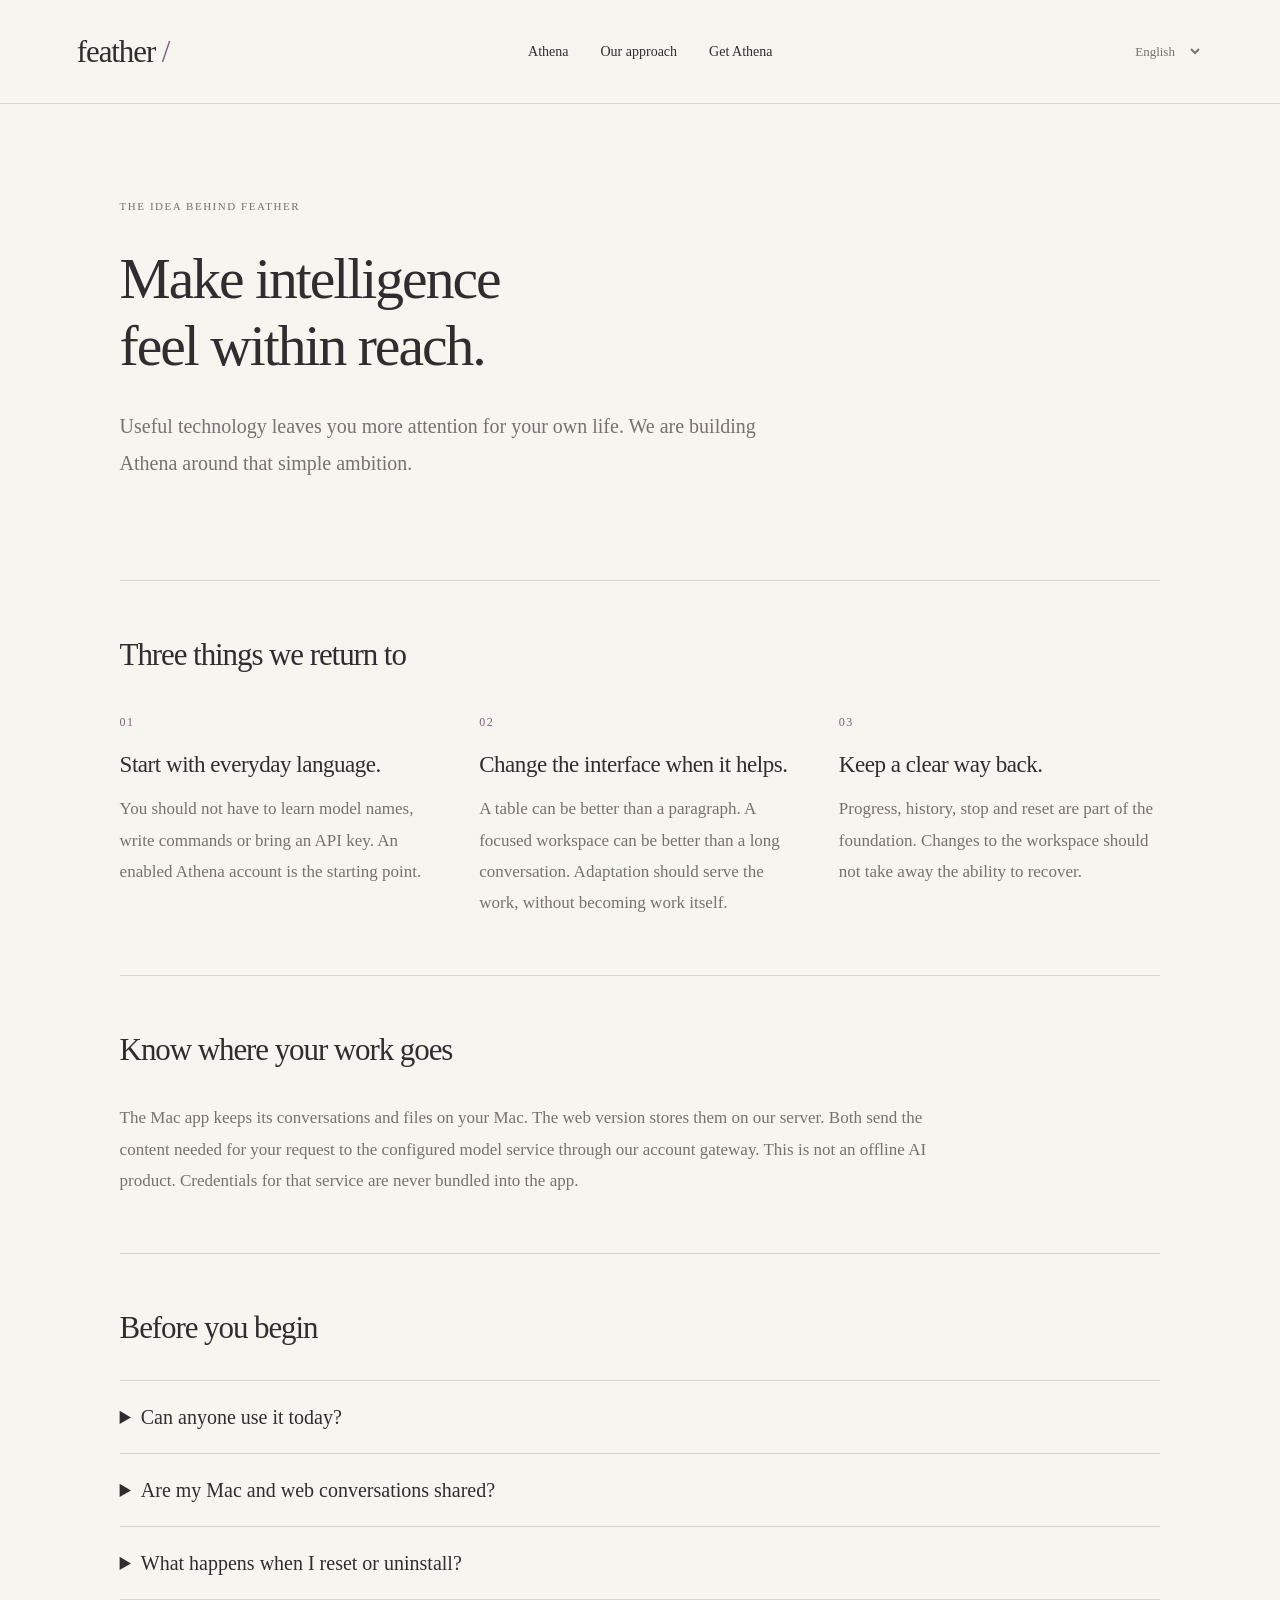
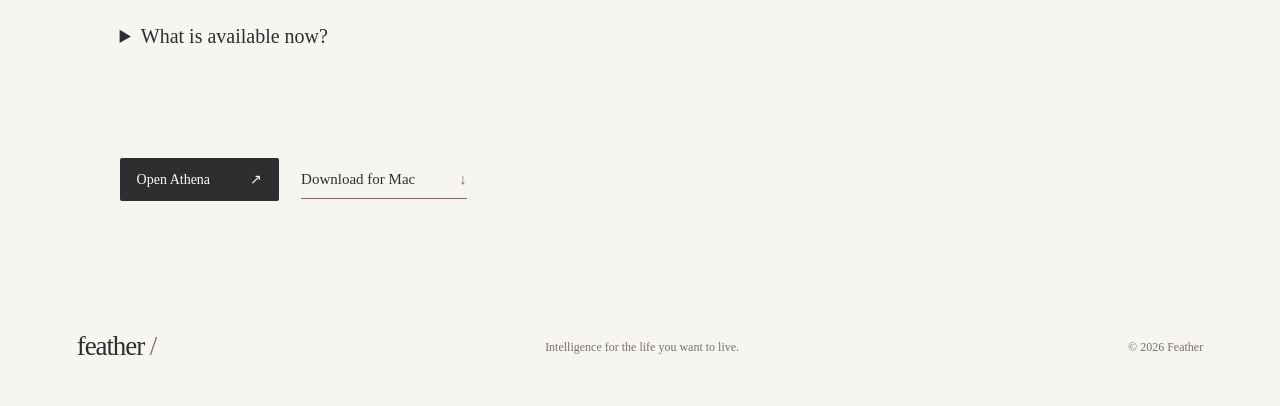
==== about/index.html @ 5eb5d992 "Publish Athena product pages and verified Mac preview on Tencent Cloud" ====
<!doctype html><html lang="en"><head><meta charset="utf-8"><meta name="viewport" content="width=device-width, initial-scale=1"><meta name="color-scheme" content="light"><title>Feather — Our approach</title><meta name="description" content="Useful technology leaves you more attention for your own life. We are building Athena around that simple ambition."><link rel="canonical" href="https://featherhk.com/about/"><link rel="icon" href="/assets/favicon.svg"><link rel="stylesheet" href="/css/style.css"><link rel="stylesheet" href="/css/pages.css"><script defer src="/js/pages-locales.js"></script><script defer src="/js/pages.js"></script></head><body data-page="a"><a class="skip" href="#main" data-i18n="skip">Skip to content</a><header class="masthead"><a class="feather" href="/" aria-label="Feather home">feather<span aria-hidden="true"> /</span></a><nav aria-label="Main navigation"><a href="/athena/" data-i18n="product">Athena</a><a href="/about/" data-i18n="approach">Our approach</a><a href="https://app.athena.featherhk.com" data-i18n="availability">Get Athena</a></nav><label class="language"><span class="sr-only" data-i18n="language">Language</span><select id="language" aria-label="Language"><option value="en">English</option><option value="ja">日本語</option><option value="zh-Hans">简体中文</option><option value="zh-Hant">繁體中文</option></select></label></header><main id="main" class="editorial-page"><section class="page-lead"><span class="eyebrow" data-i18n="aEye">The idea behind Feather</span><h1 data-i18n="aHeadline">Make intelligence<br>feel within reach.</h1><p class="page-intro" data-i18n="aIntro">Useful technology leaves you more attention for your own life. We are building Athena around that simple ambition.</p></section><section class="page-section"><h2 data-i18n="principles">Three things we return to</h2><div class="principle-grid"><article><span class="chapter-number">01</span><h3 data-i18n="aOne">Start with everyday language.</h3><p data-i18n="aOneBody">You should not have to learn model names, write commands or bring an API key. An enabled Athena account is the starting point.</p></article><article><span class="chapter-number">02</span><h3 data-i18n="aTwo">Change the interface when it helps.</h3><p data-i18n="aTwoBody">A table can be better than a paragraph. A focused workspace can be better than a long conversation. Adaptation should serve the work, without becoming work itself.</p></article><article><span class="chapter-number">03</span><h3 data-i18n="aThree">Keep a clear way back.</h3><p data-i18n="aThreeBody">Progress, history, stop and reset are part of the foundation. Changes to the workspace should not take away the ability to recover.</p></article></div></section><section class="page-section data-note"><h2 data-i18n="data">Know where your work goes</h2><p data-i18n="dataBody">The Mac app keeps its conversations and files on your Mac. The web version stores them on our server. Both send the content needed for your request to the configured model service through our account gateway. This is not an offline AI product. Credentials for that service are never bundled into the app.</p></section><section class="page-section faq"><h2 data-i18n="faq">Before you begin</h2><details><summary data-i18n="qOne">Can anyone use it today?</summary><p data-i18n="ansOne">You can create an account, but access currently requires operator enablement and a positive balance. New accounts have neither. Payments and recharge are not available.</p></details><details><summary data-i18n="qTwo">Are my Mac and web conversations shared?</summary><p data-i18n="ansTwo">Not yet. They use the same account service, but their conversation and file stores are separate.</p></details><details><summary data-i18n="qThree">What happens when I reset or uninstall?</summary><p data-i18n="ansThree">Reset disables custom workspace extensions and preserves chats and files. Removing the Mac app also leaves its data in your Library; deleting that data is a separate action.</p></details><details><summary data-i18n="qFour">What is available now?</summary><p data-i18n="ansFour">An authenticated web preview and an Apple Silicon Mac test build. The Mac build has not been notarized by Apple. Voice calling, complete computer control, Windows, iOS and Android are not ready for release.</p></details></section><div class="page-actions"><a class="solid-link" href="https://chat.athena.featherhk.com"><span data-i18n="open">Open Athena</span><span aria-hidden="true">↗</span></a><a class="text-link" href="https://app.athena.featherhk.com"><span data-i18n="get">Download for Mac</span><span aria-hidden="true">↓</span></a></div></main><footer><a class="feather" href="/">feather<span aria-hidden="true"> /</span></a><p data-i18n="footer">Intelligence for the life you want to live.</p><span>© 2026 Feather</span></footer></body></html>
---- css/style.css ----
:root{--paper:#f7f5f0;--surface:#fbfaf7;--ink:#302d30;--muted:#77716f;--accent:#7d627d;--line:#d8d2cb;--reading:Iowan Old Style,Palatino Linotype,Book Antiqua,Palatino,Georgia,Songti SC,Songti TC,Noto Serif CJK SC,Yu Mincho,serif;font-family:var(--reading);color:var(--ink);background:var(--paper);font-synthesis:none;scroll-behavior:smooth;scroll-padding-top:35px}
*{box-sizing:border-box}
body{margin:0}
a{color:inherit;text-decoration:none}
a:hover{color:var(--accent)}
button,select{font:inherit}
a:focus-visible,select:focus-visible{outline:2px solid var(--accent);outline-offset:6px}
::selection{background:#dfd5df}
.sr-only{position:absolute;width:1px;height:1px;overflow:hidden;clip:rect(0,0,0,0)}
.skip{position:absolute;inset:8px auto auto 12px;transform:translateY(-150%);background:var(--surface);padding:10px;z-index:10}
.skip:focus{transform:none}
.masthead{max-width:1440px;margin:auto;min-height:104px;padding:0 6%;display:flex;align-items:center;gap:36px;border-bottom:1px solid var(--line)}
.feather{font-size:31px;letter-spacing:-1.1px}
.feather span{color:var(--accent);font-weight:400}
.masthead nav{display:flex;gap:32px;margin:auto;font-size:14px}
.language{display:flex;align-items:center}
.language select{border:0;background:transparent;color:var(--muted);max-width:118px;font-size:13px;cursor:pointer;padding:8px 0}
.hero{max-width:1440px;min-height:720px;margin:auto;display:grid;grid-template-columns:1.1fr .9fr;position:relative;padding:76px 6% 80px;align-items:center}
.eyebrow{font-size:11px;letter-spacing:.14em;text-transform:uppercase;color:var(--muted);line-height:1.8}
.eyebrow>span:first-child{margin-right:12px;color:var(--accent)}
h1{font-size:clamp(80px,8.4vw,128px);letter-spacing:-.065em;font-weight:400;line-height:1;margin:28px 0 16px}
h1>span{color:var(--accent)}
.hero-title{font-size:clamp(30px,3.1vw,45px);line-height:1.2;letter-spacing:-.025em;margin:0 0 25px;max-width:510px}
.intro{font-size:17px;line-height:1.7;max-width:390px;margin:0 0 29px;color:var(--muted)}
.text-link{display:inline-flex;gap:44px;padding:10px 0;border-bottom:1px solid var(--accent);font-size:15px;align-items:center}
.text-link>span:last-child{color:var(--accent);font-family:serif}
.hero-art{margin:-10px 0 0 35px;position:relative}
.athena-seal{width:100%;max-height:505px;display:block;overflow:visible}
.axis{stroke:#ded8d0;stroke-width:.6;stroke-dasharray:2 8}
.orbit{stroke:#c9bbcd;stroke-width:.7}
.orbit-b{stroke:#cfc5bc;stroke-width:.6;stroke-dasharray:1 7}
.orbit-c{stroke:#947c96;stroke-width:1}
.point{fill:#a28ba3}
.owl{stroke:#78607c;stroke-width:.44;stroke-linecap:round;stroke-linejoin:round}
.eye{fill:#78607c;stroke:none}
.base{stroke:#a18e9f;stroke-width:1}
figcaption{font-size:9px;letter-spacing:.22em;text-align:center;color:#8c7e8c;margin-top:5px}
.hero-note{position:absolute;bottom:31px;left:6%;display:flex;gap:10px;align-items:center;font-size:12px;color:var(--muted)}
.status-dot{width:5px;height:5px;border:1px solid var(--accent);border-radius:50%}
.hero-index{position:absolute;right:6%;bottom:32px;font-size:9px;letter-spacing:.18em;color:var(--muted)}
.product-section{max-width:1440px;margin:auto;border-top:1px solid var(--line);padding:110px 9%;display:grid;grid-template-columns:.9fr 1.1fr;gap:12%;align-items:center;background:var(--surface)}
h2{font-size:clamp(33px,3.2vw,47px);line-height:1.18;font-weight:400;letter-spacing:-.035em;margin:23px 0 25px}
.section-heading>p{font-size:17px;line-height:1.8;color:var(--muted);max-width:390px;margin:0}
.conversation-preview{background:var(--paper);border:1px solid var(--line);padding:25px 30px 20px;max-width:485px;border-radius:3px;position:relative}
.preview-top{display:flex;justify-content:space-between;font-size:10px;letter-spacing:.2em;color:var(--muted);margin-bottom:42px}
.preview-greeting{font-size:23px;line-height:1.5;max-width:280px}
.preview-user{font-size:14px;line-height:1.6;padding:12px 15px;background:#eae5e9;border-radius:3px;margin:26px 0 20px 25%;}
.preview-reply{display:flex;gap:12px;font-size:15px;line-height:1.7}
.preview-reply p{margin:0;max-width:340px}
.small-owl{color:var(--accent)}
.preview-file{display:flex;align-items:center;gap:12px;margin:18px 0 34px 27px;font-size:12px;color:var(--muted)}
.file-rule{flex:1;border-top:1px solid var(--line);max-width:60px}
.preview-file>span:last-child{font-size:9px;letter-spacing:.1em}
.preview-composer{border:1px solid var(--line);background:var(--surface);padding:13px 14px;color:#948b90;display:flex;justify-content:space-between;align-items:center;border-radius:3px;font-size:13px}
.preview-composer>span:last-child{padding:3px 8px;background:#e9e2ea;color:var(--accent);border-radius:2px}
.illustration-label{display:block;text-align:right;margin-top:9px;font-size:9px;letter-spacing:.04em;color:var(--muted)}
.approach-section{max-width:1440px;margin:auto;padding:105px 9%;display:grid;grid-template-columns:.9fr 1.1fr;gap:12%;border-top:1px solid var(--line)}
.principles article{display:flex;gap:24px;padding:0 0 29px;margin-bottom:28px;border-bottom:1px solid var(--line)}
.principles article:last-child{margin-bottom:0}
.number{font-size:14px;color:var(--accent);padding-top:6px;width:18px;flex-shrink:0}
h3{font-size:25px;font-weight:400;margin:0 0 10px;letter-spacing:-.02em}
.principles p{font-size:15px;line-height:1.75;color:var(--muted);margin:0;max-width:385px}
.release-section{max-width:1440px;margin:auto;padding:78px 9% 80px;border-top:1px solid var(--line);border-bottom:1px solid var(--line);display:grid;grid-template-columns:1fr 1fr;gap:10%;background:#eeeaee}
.release-detail{align-self:center}
.release-detail>p:first-child{font-size:18px;line-height:1.75;margin:0 0 22px;max-width:410px}
.release-footnote{font-size:12px;color:var(--muted);line-height:1.7;margin:20px 0 0}
.solid-link{display:inline-flex;align-items:center;gap:40px;background:var(--ink);color:var(--surface);padding:13px 17px;margin:0 22px 12px 0;font-size:14px;border-radius:2px}
.solid-link:hover{background:var(--accent);color:white}
[hidden]{display:none!important}
footer{max-width:1440px;margin:auto;display:flex;justify-content:space-between;align-items:center;padding:38px 6% 44px;gap:24px}
footer .feather{font-size:27px}
footer p,footer>span{font-size:12px;color:var(--muted);line-height:1.7}
footer p{margin:auto}
.noscript{text-align:center;padding:12px;font-size:13px;color:var(--muted)}
html[lang^="zh"] h1,html[lang="ja"] h1{letter-spacing:-.065em}
html[lang^="zh"] .hero-title,html[lang^="zh"] h2,html[lang="ja"] .hero-title,html[lang="ja"] h2{letter-spacing:.035em;line-height:1.45}
html[lang^="zh"] .intro,html[lang^="zh"] .section-heading>p,html[lang="ja"] .intro,html[lang="ja"] .section-heading>p{line-height:1.95}
html[lang^="zh"] .eyebrow,html[lang="ja"] .eyebrow{letter-spacing:.16em}
@media(min-width:1600px){.hero{min-height:760px}
}
@media(max-width:850px){.masthead{min-height:84px;padding:0 6%;gap:20px}
.masthead nav{gap:18px;font-size:13px}
.hero{min-height:630px;padding-top:54px}
.hero-art{margin-left:0}
.hero-title{font-size:32px}
.intro{font-size:16px;max-width:320px}
.product-section,.approach-section{gap:7%;padding:80px 6%}
.conversation-preview{padding:22px}
.release-section{padding:65px 6%;gap:7%}
h2{font-size:34px}
footer{padding-top:30px}
}
@media(max-width:620px){.masthead{min-height:76px;flex-wrap:wrap;gap:10px}
.feather{font-size:27px}
.masthead nav{display:none}
.language{margin-left:auto}
.hero{grid-template-columns:1fr;min-height:auto;padding:53px 7% 56px;overflow:hidden}
.hero-copy{position:relative;z-index:1}
.eyebrow{font-size:10px}
h1{font-size:89px;margin:28px 0 19px}
.hero-title{font-size:33px;line-height:1.25;max-width:340px}
.intro{max-width:300px;font-size:16px;margin-bottom:24px}
.hero-art{position:absolute;right:-42px;top:78px;width:230px;opacity:.18;pointer-events:none}
.hero-art figcaption{display:none}
.hero-note{position:relative;left:auto;bottom:auto;margin-top:50px;font-size:11px}
.hero-index{display:none}
.product-section,.approach-section,.release-section{grid-template-columns:1fr;padding:58px 7%;gap:38px}
h2{font-size:34px;margin-top:18px}
.section-heading>p{font-size:16px;max-width:360px}
.conversation-preview{max-width:none;padding:24px}
.preview-top{margin-bottom:32px}
.preview-greeting{font-size:22px}
.preview-user{margin-left:12%;}
.principles article{gap:18px;padding-bottom:26px;margin-bottom:25px}
h3{font-size:25px}
.principles p{font-size:16px}
.approach-section{gap:12px}
.release-section{gap:8px}
.release-detail>p:first-child{font-size:17px}
.release-footnote{font-size:12px}
footer{padding:30px 7%;flex-wrap:wrap;gap:16px}
footer p{margin:0;order:2;flex-basis:100%}
footer>span{margin-left:auto;font-size:11px}
}
@media(prefers-reduced-motion:reduce){:root{scroll-behavior:auto}
}
@media(max-width:620px){.masthead{padding-top:16px;padding-bottom:14px}.masthead nav{display:flex;order:3;flex-basis:100%;justify-content:space-between;padding-top:12px;font-size:12px;gap:12px}.masthead .language{order:2}}
---- css/pages.css ----
.editorial-page{max-width:1220px;margin:auto;padding:0 7% 80px}.page-lead{padding:92px 0 78px;max-width:900px}.page-lead h1{font-size:clamp(40px,4.5vw,67px);line-height:1.17;letter-spacing:-.035em;margin:28px 0}.page-intro{max-width:680px;font-size:20px;line-height:1.85;color:var(--muted)}.page-actions{margin-top:30px}.page-section{border-top:1px solid var(--line);padding:56px 0}.page-section h2{font-size:31px;margin:0 0 34px}.chapter-list article{display:grid;grid-template-columns:42px 1fr .7fr;gap:26px;padding:36px 0;border-top:1px solid var(--line)}.chapter-list article:first-child{border:0;padding-top:12px}.chapter-number{color:var(--accent);font-size:12px;letter-spacing:.12em;display:block;padding-top:8px}.chapter-list p,.place-grid p,.principle-grid p,.page-note p,.data-note p,.faq p{font-size:17px;color:var(--muted);line-height:1.85;margin:0}.chapter-list blockquote{font-size:20px;line-height:1.7;color:var(--accent);margin:8px 0 0 20px;align-self:center}.place-grid{display:grid;grid-template-columns:1fr 1fr;gap:70px}.page-note{background:#eee9ed;padding:35px 40px;border-left:2px solid #a993ab}.page-note h3{font-size:23px}.principle-grid{display:grid;grid-template-columns:repeat(3,1fr);gap:38px}.principle-grid h3{font-size:23px;margin:22px 0 15px}.data-note p{max-width:850px}.faq details{border-top:1px solid var(--line);padding:20px 0}.faq summary{cursor:pointer;font-size:20px;line-height:1.6}.faq details p{padding:16px 30px 0;max-width:880px}.faq summary:focus-visible{outline:2px solid var(--accent);outline-offset:6px}.masthead a[aria-current=page]{color:var(--accent);text-decoration:underline;text-underline-offset:6px}html[lang^=zh] .page-lead h1,html[lang=ja] .page-lead h1{letter-spacing:.02em;line-height:1.45}@media(max-width:800px){.chapter-list article{grid-template-columns:28px 1fr}.chapter-list blockquote{grid-column:2;margin:0}.principle-grid{grid-template-columns:1fr;gap:32px}.place-grid{gap:32px}.page-lead{padding:64px 0 48px}}@media(max-width:620px){.editorial-page{padding:0 7% 50px}.page-lead h1{font-size:36px}.page-intro{font-size:18px}.place-grid{grid-template-columns:1fr}.page-section{padding:38px 0}.page-section h2{font-size:28px}.page-note{padding:26px}.chapter-list article{gap:15px}.chapter-list h3{font-size:23px}.chapter-list blockquote{font-size:18px}.page-actions{display:flex;flex-direction:column;align-items:flex-start}}
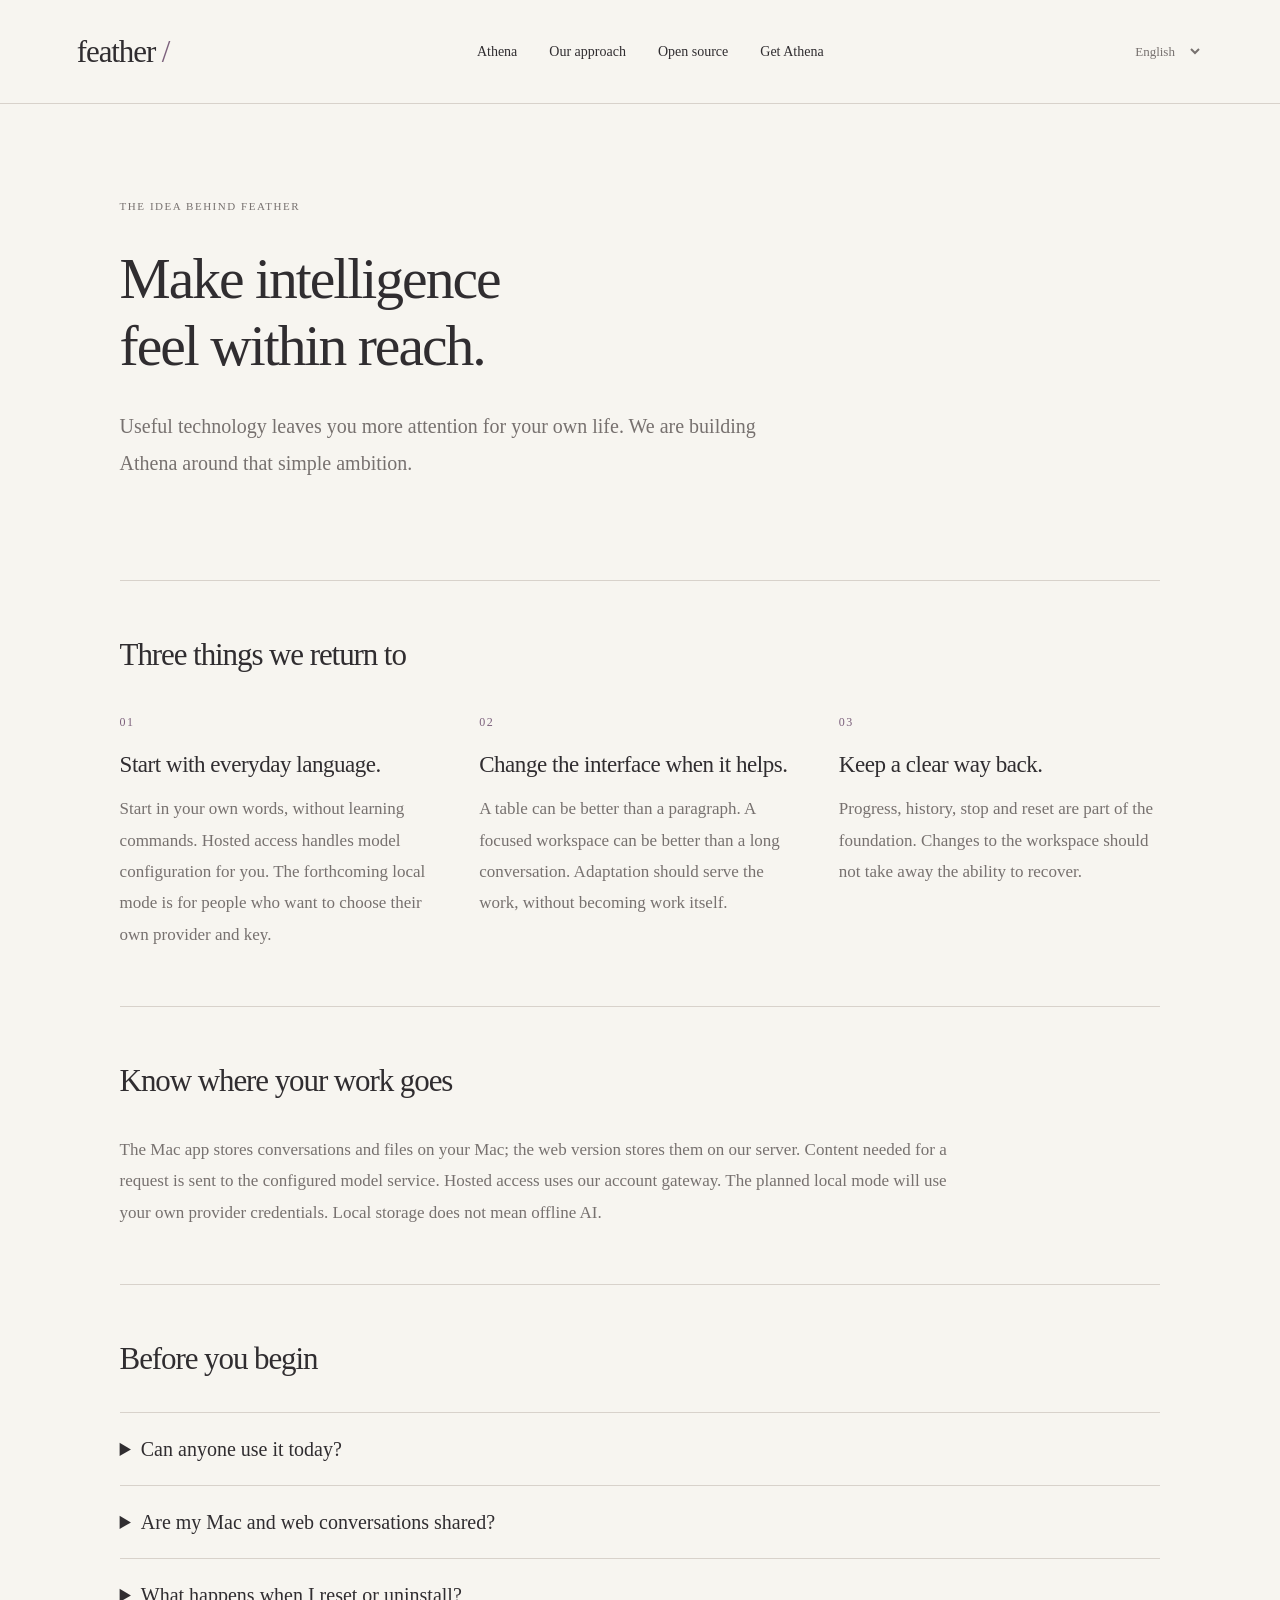
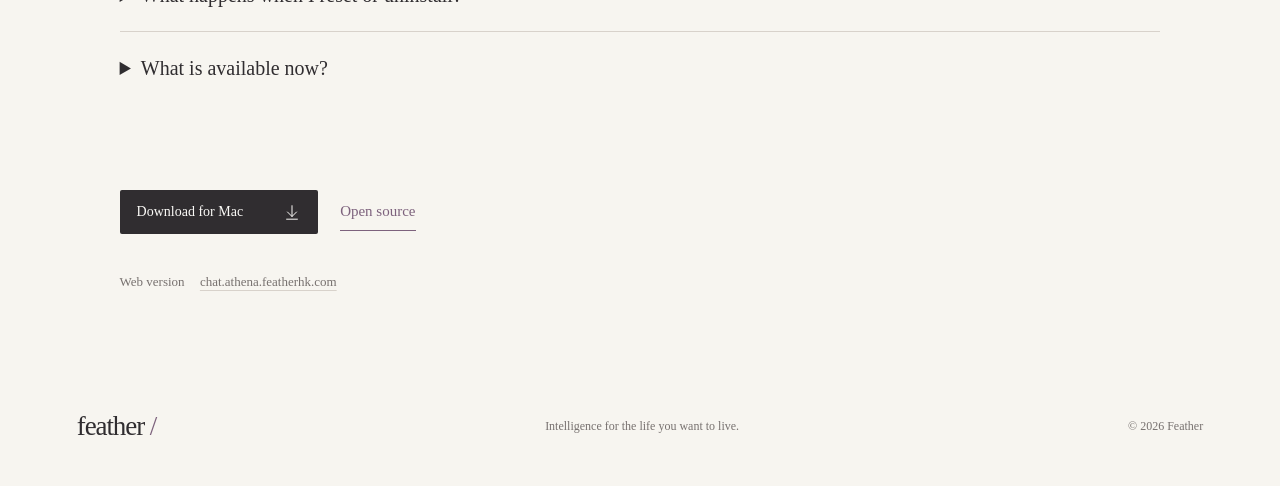
==== commit d8e88473: "Refocus website on Mac and document open-source release plans" ====
--- a/about/index.html
+++ b/about/index.html
@@ -1 +1 @@
-<!doctype html><html lang="en"><head><meta charset="utf-8"><meta name="viewport" content="width=device-width, initial-scale=1"><meta name="color-scheme" content="light"><title>Feather — Our approach</title><meta name="description" content="Useful technology leaves you more attention for your own life. We are building Athena around that simple ambition."><link rel="canonical" href="https://featherhk.com/about/"><link rel="icon" href="/assets/favicon.svg"><link rel="stylesheet" href="/css/style.css"><link rel="stylesheet" href="/css/pages.css"><script defer src="/js/pages-locales.js"></script><script defer src="/js/pages.js"></script></head><body data-page="a"><a class="skip" href="#main" data-i18n="skip">Skip to content</a><header class="masthead"><a class="feather" href="/" aria-label="Feather home">feather<span aria-hidden="true"> /</span></a><nav aria-label="Main navigation"><a href="/athena/" data-i18n="product">Athena</a><a href="/about/" data-i18n="approach">Our approach</a><a href="https://app.athena.featherhk.com" data-i18n="availability">Get Athena</a></nav><label class="language"><span class="sr-only" data-i18n="language">Language</span><select id="language" aria-label="Language"><option value="en">English</option><option value="ja">日本語</option><option value="zh-Hans">简体中文</option><option value="zh-Hant">繁體中文</option></select></label></header><main id="main" class="editorial-page"><section class="page-lead"><span class="eyebrow" data-i18n="aEye">The idea behind Feather</span><h1 data-i18n="aHeadline">Make intelligence<br>feel within reach.</h1><p class="page-intro" data-i18n="aIntro">Useful technology leaves you more attention for your own life. We are building Athena around that simple ambition.</p></section><section class="page-section"><h2 data-i18n="principles">Three things we return to</h2><div class="principle-grid"><article><span class="chapter-number">01</span><h3 data-i18n="aOne">Start with everyday language.</h3><p data-i18n="aOneBody">You should not have to learn model names, write commands or bring an API key. An enabled Athena account is the starting point.</p></article><article><span class="chapter-number">02</span><h3 data-i18n="aTwo">Change the interface when it helps.</h3><p data-i18n="aTwoBody">A table can be better than a paragraph. A focused workspace can be better than a long conversation. Adaptation should serve the work, without becoming work itself.</p></article><article><span class="chapter-number">03</span><h3 data-i18n="aThree">Keep a clear way back.</h3><p data-i18n="aThreeBody">Progress, history, stop and reset are part of the foundation. Changes to the workspace should not take away the ability to recover.</p></article></div></section><section class="page-section data-note"><h2 data-i18n="data">Know where your work goes</h2><p data-i18n="dataBody">The Mac app keeps its conversations and files on your Mac. The web version stores them on our server. Both send the content needed for your request to the configured model service through our account gateway. This is not an offline AI product. Credentials for that service are never bundled into the app.</p></section><section class="page-section faq"><h2 data-i18n="faq">Before you begin</h2><details><summary data-i18n="qOne">Can anyone use it today?</summary><p data-i18n="ansOne">You can create an account, but access currently requires operator enablement and a positive balance. New accounts have neither. Payments and recharge are not available.</p></details><details><summary data-i18n="qTwo">Are my Mac and web conversations shared?</summary><p data-i18n="ansTwo">Not yet. They use the same account service, but their conversation and file stores are separate.</p></details><details><summary data-i18n="qThree">What happens when I reset or uninstall?</summary><p data-i18n="ansThree">Reset disables custom workspace extensions and preserves chats and files. Removing the Mac app also leaves its data in your Library; deleting that data is a separate action.</p></details><details><summary data-i18n="qFour">What is available now?</summary><p data-i18n="ansFour">An authenticated web preview and an Apple Silicon Mac test build. The Mac build has not been notarized by Apple. Voice calling, complete computer control, Windows, iOS and Android are not ready for release.</p></details></section><div class="page-actions"><a class="solid-link" href="https://chat.athena.featherhk.com"><span data-i18n="open">Open Athena</span><span aria-hidden="true">↗</span></a><a class="text-link" href="https://app.athena.featherhk.com"><span data-i18n="get">Download for Mac</span><span aria-hidden="true">↓</span></a></div></main><footer><a class="feather" href="/">feather<span aria-hidden="true"> /</span></a><p data-i18n="footer">Intelligence for the life you want to live.</p><span>© 2026 Feather</span></footer></body></html>
+<!doctype html><html lang="en"><head><meta charset="utf-8"><meta name="viewport" content="width=device-width, initial-scale=1"><meta name="color-scheme" content="light"><title>Feather — Our approach</title><meta name="description" content="Useful technology leaves you more attention for your own life. We are building Athena around that simple ambition."><link rel="canonical" href="https://featherhk.com/about/"><link rel="icon" href="/assets/favicon.svg"><link rel="stylesheet" href="/css/style.css"><link rel="stylesheet" href="/css/pages.css"><script defer src="/js/pages-locales.js"></script><script defer src="/js/pages.js"></script></head><body data-page="a"><a class="skip" href="#main" data-i18n="skip">Skip to content</a><header class="masthead"><a class="feather" href="/" aria-label="Feather home">feather<span aria-hidden="true"> /</span></a><nav aria-label="Main navigation" data-label="nav"><a href="/athena/" data-i18n="product">Athena</a><a href="/about/" data-i18n="approach">Our approach</a><a href="/open-source/" data-i18n="openSource">Open source</a><a href="https://app.athena.featherhk.com" data-i18n="availability">Get Athena</a></nav><label class="language"><span class="sr-only" data-i18n="language">Language</span><select id="language" aria-label="Language"><option value="en">English</option><option value="ja">日本語</option><option value="zh-Hans">简体中文</option><option value="zh-Hant">繁體中文</option></select></label></header><main id="main" class="editorial-page"><section class="page-lead"><span class="eyebrow" data-i18n="aEye">The idea behind Feather</span><h1 data-i18n="aHeadline">Make intelligence<br>feel within reach.</h1><p class="page-intro" data-i18n="aIntro">Useful technology leaves you more attention for your own life. We are building Athena around that simple ambition.</p></section><section class="page-section"><h2 data-i18n="principles">Three things we return to</h2><div class="principle-grid"><article><span class="chapter-number">01</span><h3 data-i18n="aOne">Start with everyday language.</h3><p data-i18n="aOneBody">Start in your own words, without learning commands. Hosted access handles model configuration for you. The forthcoming local mode is for people who want to choose their own provider and key.</p></article><article><span class="chapter-number">02</span><h3 data-i18n="aTwo">Change the interface when it helps.</h3><p data-i18n="aTwoBody">A table can be better than a paragraph. A focused workspace can be better than a long conversation. Adaptation should serve the work, without becoming work itself.</p></article><article><span class="chapter-number">03</span><h3 data-i18n="aThree">Keep a clear way back.</h3><p data-i18n="aThreeBody">Progress, history, stop and reset are part of the foundation. Changes to the workspace should not take away the ability to recover.</p></article></div></section><section class="page-section data-note"><h2 data-i18n="data">Know where your work goes</h2><p data-i18n="dataBody">The Mac app stores conversations and files on your Mac; the web version stores them on our server. Content needed for a request is sent to the configured model service. Hosted access uses our account gateway. The planned local mode will use your own provider credentials. Local storage does not mean offline AI.</p></section><section class="page-section faq"><h2 data-i18n="faq">Before you begin</h2><details><summary data-i18n="qOne">Can anyone use it today?</summary><p data-i18n="ansOne">Hosted access is currently limited to enabled accounts with credit. The open-source release and local bring-your-own-key setup are in preparation; they are not yet a published download.</p></details><details><summary data-i18n="qTwo">Are my Mac and web conversations shared?</summary><p data-i18n="ansTwo">Not yet. They use the same account service, but their conversation and file stores are separate.</p></details><details><summary data-i18n="qThree">What happens when I reset or uninstall?</summary><p data-i18n="ansThree">Reset disables custom workspace extensions and preserves chats and files. Removing the Mac app also leaves its data in your Library; deleting that data is a separate action.</p></details><details><summary data-i18n="qFour">What is available now?</summary><p data-i18n="ansFour">An Apple Silicon Mac preview and an authenticated web version. The Mac test build is not Apple-notarized. Voice and computer interactions are being improved; see the download page for the available build and its requirements. Windows, iOS and Android downloads are not published.</p></details></section><div class="page-actions"><a class="solid-link" href="https://app.athena.featherhk.com/"><span data-i18n="get">Download for Mac</span><svg class="line-icon" viewBox="0 0 20 20" fill="none" aria-hidden="true"><path d="M10 3v12m-5-5 5 5 5-5M4 18h12"/></svg></a><a class="text-link" href="/open-source/"><span data-i18n="openSource">Open source</span></a></div><p class="web-reference"><span data-i18n="webLabel">Web version</span> <a href="https://chat.athena.featherhk.com/">chat.athena.featherhk.com</a></p></main><footer><a class="feather" href="/">feather<span aria-hidden="true"> /</span></a><p data-i18n="footer">Intelligence for the life you want to live.</p><span>&copy; 2026 Feather</span></footer></body></html>
--- a/css/style.css
+++ b/css/style.css
@@ -125,3 +125,14 @@
 @media(prefers-reduced-motion:reduce){:root{scroll-behavior:auto}
 }
 @media(max-width:620px){.masthead{padding-top:16px;padding-bottom:14px}.masthead nav{display:flex;order:3;flex-basis:100%;justify-content:space-between;padding-top:12px;font-size:12px;gap:12px}.masthead .language{order:2}}
+
+.line-icon{width:18px;height:18px;flex:none;stroke:currentColor;stroke-width:1.1;stroke-linecap:round;stroke-linejoin:round}
+.small-owl{width:18px;height:22px;object-fit:contain;flex:none;margin-top:3px}
+.web-reference{font-size:13px;line-height:1.8;color:var(--muted);margin:24px 0 0;overflow-wrap:anywhere}
+.web-reference>span{margin-right:12px}
+.web-reference a,.source-reference a{text-decoration:underline;text-decoration-color:var(--line);text-underline-offset:4px}
+.web-reference a:hover,.source-reference a:hover{text-decoration-color:var(--accent)}
+.site-reference{max-width:1440px;padding:0 9% 26px;margin:auto}
+.source-reference{max-width:380px;font-size:13px;color:var(--muted);line-height:1.85;margin:20px 0 0}
+@media(max-width:850px){.masthead nav{gap:18px;font-size:12px}.masthead{gap:24px}}
+@media(max-width:620px){.masthead nav{gap:12px;flex-wrap:wrap;justify-content:flex-start;column-gap:24px;row-gap:14px}.site-reference{padding:0 7% 20px}}
--- a/css/pages.css
+++ b/css/pages.css
@@ -1 +1,11 @@
 .editorial-page{max-width:1220px;margin:auto;padding:0 7% 80px}.page-lead{padding:92px 0 78px;max-width:900px}.page-lead h1{font-size:clamp(40px,4.5vw,67px);line-height:1.17;letter-spacing:-.035em;margin:28px 0}.page-intro{max-width:680px;font-size:20px;line-height:1.85;color:var(--muted)}.page-actions{margin-top:30px}.page-section{border-top:1px solid var(--line);padding:56px 0}.page-section h2{font-size:31px;margin:0 0 34px}.chapter-list article{display:grid;grid-template-columns:42px 1fr .7fr;gap:26px;padding:36px 0;border-top:1px solid var(--line)}.chapter-list article:first-child{border:0;padding-top:12px}.chapter-number{color:var(--accent);font-size:12px;letter-spacing:.12em;display:block;padding-top:8px}.chapter-list p,.place-grid p,.principle-grid p,.page-note p,.data-note p,.faq p{font-size:17px;color:var(--muted);line-height:1.85;margin:0}.chapter-list blockquote{font-size:20px;line-height:1.7;color:var(--accent);margin:8px 0 0 20px;align-self:center}.place-grid{display:grid;grid-template-columns:1fr 1fr;gap:70px}.page-note{background:#eee9ed;padding:35px 40px;border-left:2px solid #a993ab}.page-note h3{font-size:23px}.principle-grid{display:grid;grid-template-columns:repeat(3,1fr);gap:38px}.principle-grid h3{font-size:23px;margin:22px 0 15px}.data-note p{max-width:850px}.faq details{border-top:1px solid var(--line);padding:20px 0}.faq summary{cursor:pointer;font-size:20px;line-height:1.6}.faq details p{padding:16px 30px 0;max-width:880px}.faq summary:focus-visible{outline:2px solid var(--accent);outline-offset:6px}.masthead a[aria-current=page]{color:var(--accent);text-decoration:underline;text-underline-offset:6px}html[lang^=zh] .page-lead h1,html[lang=ja] .page-lead h1{letter-spacing:.02em;line-height:1.45}@media(max-width:800px){.chapter-list article{grid-template-columns:28px 1fr}.chapter-list blockquote{grid-column:2;margin:0}.principle-grid{grid-template-columns:1fr;gap:32px}.place-grid{gap:32px}.page-lead{padding:64px 0 48px}}@media(max-width:620px){.editorial-page{padding:0 7% 50px}.page-lead h1{font-size:36px}.page-intro{font-size:18px}.place-grid{grid-template-columns:1fr}.page-section{padding:38px 0}.page-section h2{font-size:28px}.page-note{padding:26px}.chapter-list article{gap:15px}.chapter-list h3{font-size:23px}.chapter-list blockquote{font-size:18px}.page-actions{display:flex;flex-direction:column;align-items:flex-start}}
+
+.source-page .page-lead{padding-bottom:56px}
+.source-status{max-width:900px;border-left:2px solid var(--accent);padding:4px 0 5px 26px;margin:0 0 64px}
+.source-status h2{font-size:22px;line-height:1.5;letter-spacing:0;margin:0 0 13px;color:var(--accent)}
+.source-status p{font-size:16px;line-height:1.9;max-width:740px;margin:0;color:var(--muted)}
+.mode-grid h3{margin:13px 0 18px;font-size:27px}
+.mode-grid .mode-state{font-size:12px;color:var(--accent);line-height:1.7;letter-spacing:.03em}
+.data-note .source-footnote{font-size:14px;margin-top:22px;max-width:720px}
+.source-page .web-reference{margin-top:0}
+@media(max-width:620px){.source-status{padding-left:19px;margin-bottom:42px}.source-page .page-lead{padding-bottom:34px}.mode-grid{gap:38px}}
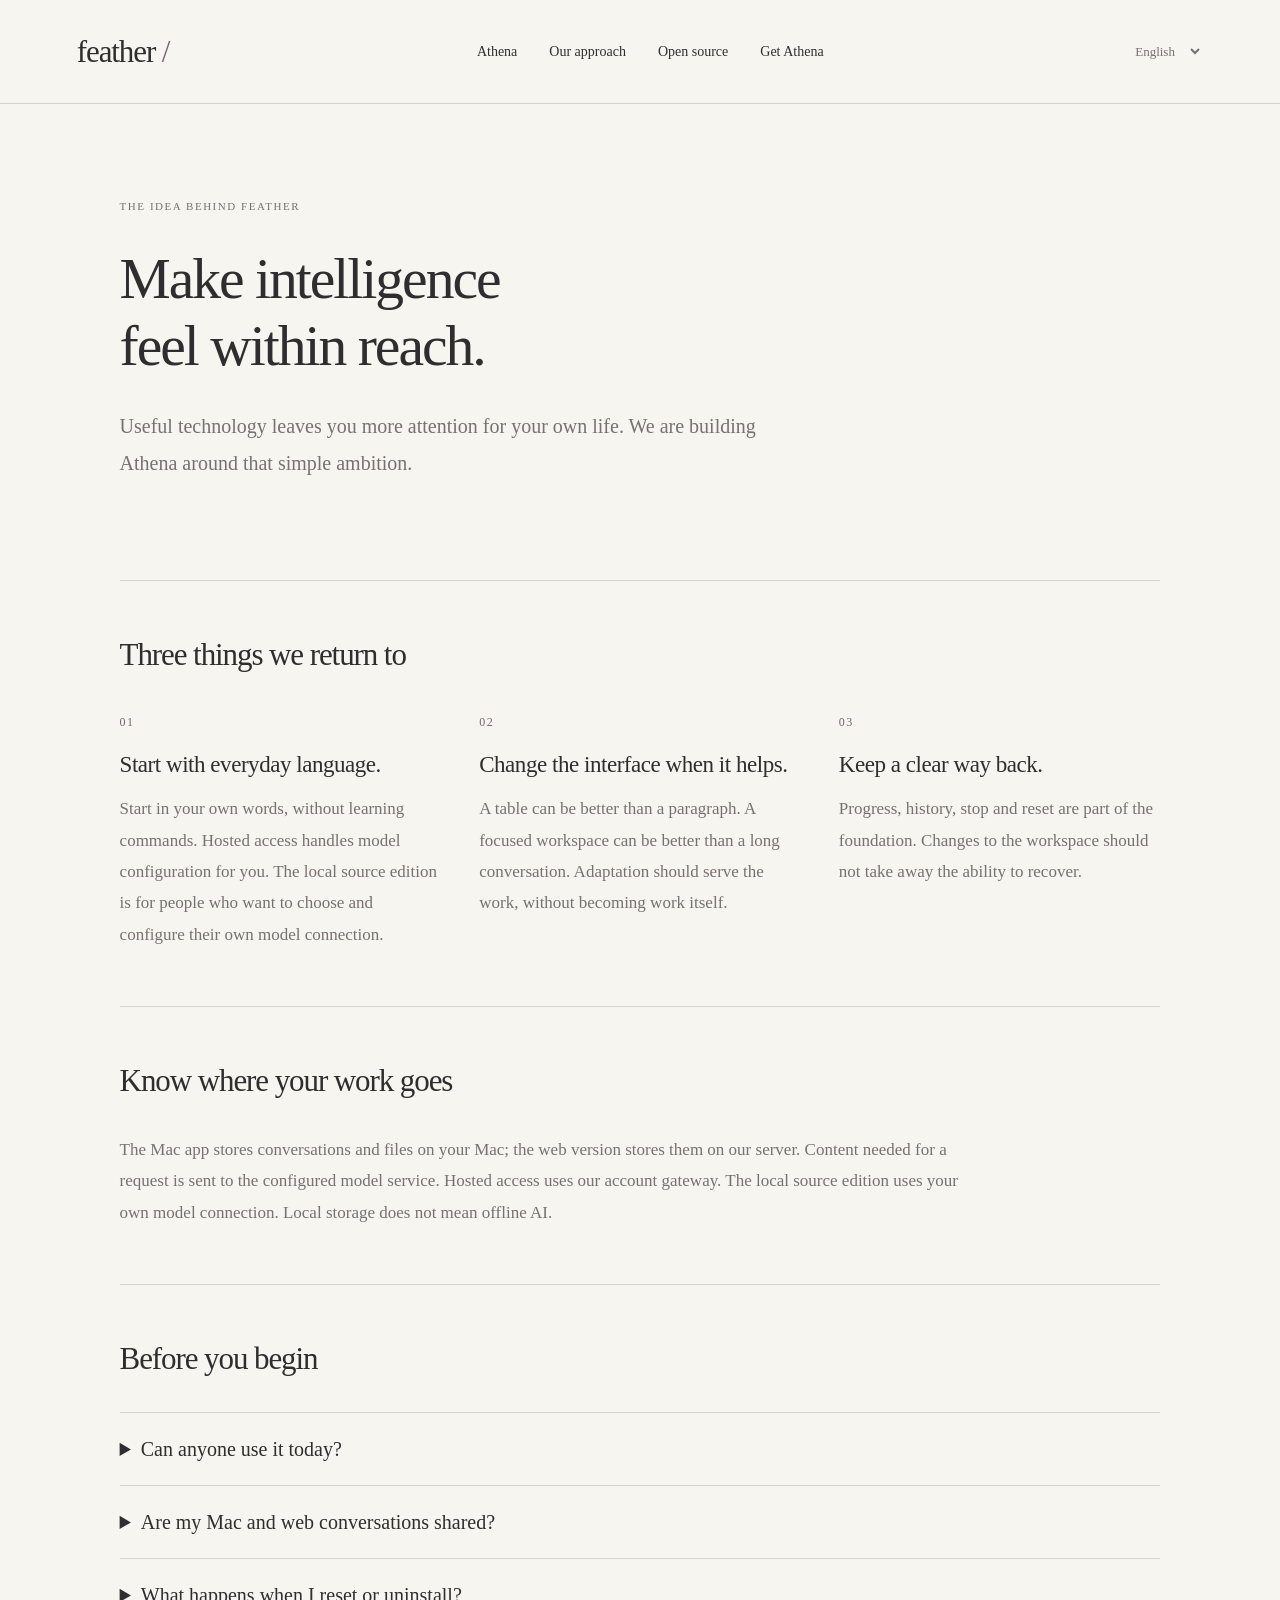
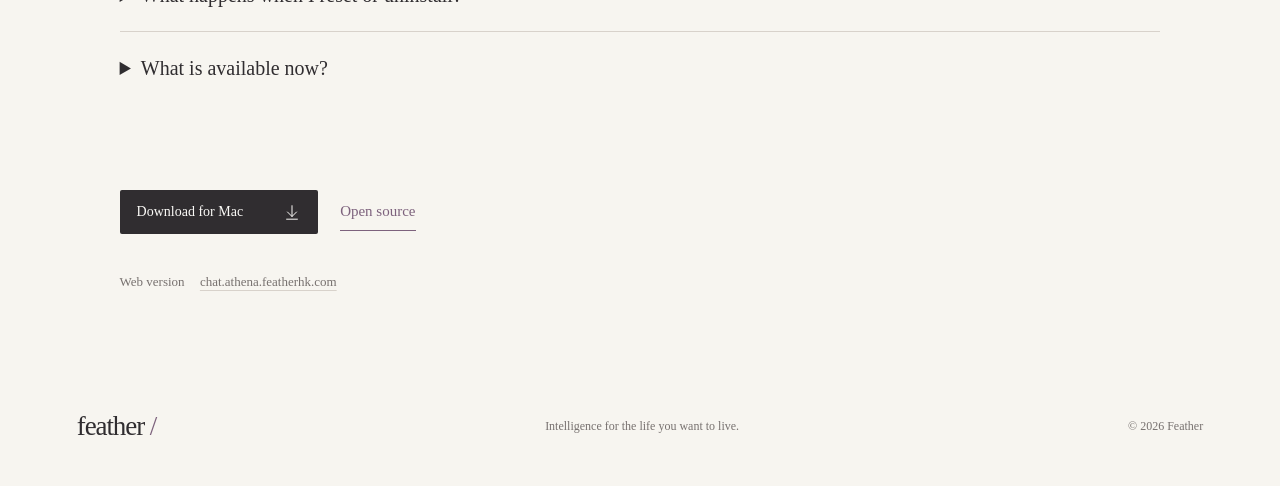
==== commit 287ed216: "Publish Athena open-source entry points and local setup guidance" ====
--- a/about/index.html
+++ b/about/index.html
@@ -1 +1 @@
-<!doctype html><html lang="en"><head><meta charset="utf-8"><meta name="viewport" content="width=device-width, initial-scale=1"><meta name="color-scheme" content="light"><title>Feather — Our approach</title><meta name="description" content="Useful technology leaves you more attention for your own life. We are building Athena around that simple ambition."><link rel="canonical" href="https://featherhk.com/about/"><link rel="icon" href="/assets/favicon.svg"><link rel="stylesheet" href="/css/style.css"><link rel="stylesheet" href="/css/pages.css"><script defer src="/js/pages-locales.js"></script><script defer src="/js/pages.js"></script></head><body data-page="a"><a class="skip" href="#main" data-i18n="skip">Skip to content</a><header class="masthead"><a class="feather" href="/" aria-label="Feather home">feather<span aria-hidden="true"> /</span></a><nav aria-label="Main navigation" data-label="nav"><a href="/athena/" data-i18n="product">Athena</a><a href="/about/" data-i18n="approach">Our approach</a><a href="/open-source/" data-i18n="openSource">Open source</a><a href="https://app.athena.featherhk.com" data-i18n="availability">Get Athena</a></nav><label class="language"><span class="sr-only" data-i18n="language">Language</span><select id="language" aria-label="Language"><option value="en">English</option><option value="ja">日本語</option><option value="zh-Hans">简体中文</option><option value="zh-Hant">繁體中文</option></select></label></header><main id="main" class="editorial-page"><section class="page-lead"><span class="eyebrow" data-i18n="aEye">The idea behind Feather</span><h1 data-i18n="aHeadline">Make intelligence<br>feel within reach.</h1><p class="page-intro" data-i18n="aIntro">Useful technology leaves you more attention for your own life. We are building Athena around that simple ambition.</p></section><section class="page-section"><h2 data-i18n="principles">Three things we return to</h2><div class="principle-grid"><article><span class="chapter-number">01</span><h3 data-i18n="aOne">Start with everyday language.</h3><p data-i18n="aOneBody">Start in your own words, without learning commands. Hosted access handles model configuration for you. The forthcoming local mode is for people who want to choose their own provider and key.</p></article><article><span class="chapter-number">02</span><h3 data-i18n="aTwo">Change the interface when it helps.</h3><p data-i18n="aTwoBody">A table can be better than a paragraph. A focused workspace can be better than a long conversation. Adaptation should serve the work, without becoming work itself.</p></article><article><span class="chapter-number">03</span><h3 data-i18n="aThree">Keep a clear way back.</h3><p data-i18n="aThreeBody">Progress, history, stop and reset are part of the foundation. Changes to the workspace should not take away the ability to recover.</p></article></div></section><section class="page-section data-note"><h2 data-i18n="data">Know where your work goes</h2><p data-i18n="dataBody">The Mac app stores conversations and files on your Mac; the web version stores them on our server. Content needed for a request is sent to the configured model service. Hosted access uses our account gateway. The planned local mode will use your own provider credentials. Local storage does not mean offline AI.</p></section><section class="page-section faq"><h2 data-i18n="faq">Before you begin</h2><details><summary data-i18n="qOne">Can anyone use it today?</summary><p data-i18n="ansOne">Hosted access is currently limited to enabled accounts with credit. The open-source release and local bring-your-own-key setup are in preparation; they are not yet a published download.</p></details><details><summary data-i18n="qTwo">Are my Mac and web conversations shared?</summary><p data-i18n="ansTwo">Not yet. They use the same account service, but their conversation and file stores are separate.</p></details><details><summary data-i18n="qThree">What happens when I reset or uninstall?</summary><p data-i18n="ansThree">Reset disables custom workspace extensions and preserves chats and files. Removing the Mac app also leaves its data in your Library; deleting that data is a separate action.</p></details><details><summary data-i18n="qFour">What is available now?</summary><p data-i18n="ansFour">An Apple Silicon Mac preview and an authenticated web version. The Mac test build is not Apple-notarized. Voice and computer interactions are being improved; see the download page for the available build and its requirements. Windows, iOS and Android downloads are not published.</p></details></section><div class="page-actions"><a class="solid-link" href="https://app.athena.featherhk.com/"><span data-i18n="get">Download for Mac</span><svg class="line-icon" viewBox="0 0 20 20" fill="none" aria-hidden="true"><path d="M10 3v12m-5-5 5 5 5-5M4 18h12"/></svg></a><a class="text-link" href="/open-source/"><span data-i18n="openSource">Open source</span></a></div><p class="web-reference"><span data-i18n="webLabel">Web version</span> <a href="https://chat.athena.featherhk.com/">chat.athena.featherhk.com</a></p></main><footer><a class="feather" href="/">feather<span aria-hidden="true"> /</span></a><p data-i18n="footer">Intelligence for the life you want to live.</p><span>&copy; 2026 Feather</span></footer></body></html>
+<!doctype html><html lang="en"><head><meta charset="utf-8"><meta name="viewport" content="width=device-width, initial-scale=1"><meta name="color-scheme" content="light"><title>Feather — Our approach</title><meta name="description" content="Useful technology leaves you more attention for your own life. We are building Athena around that simple ambition."><link rel="canonical" href="https://featherhk.com/about/"><link rel="icon" href="/assets/favicon.svg"><link rel="stylesheet" href="/css/style.css"><link rel="stylesheet" href="/css/pages.css"><script defer src="/js/pages-locales.js"></script><script defer src="/js/pages.js"></script></head><body data-page="a"><a class="skip" href="#main" data-i18n="skip">Skip to content</a><header class="masthead"><a class="feather" href="/" aria-label="Feather home">feather<span aria-hidden="true"> /</span></a><nav aria-label="Main navigation" data-label="nav"><a href="/athena/" data-i18n="product">Athena</a><a href="/about/" data-i18n="approach">Our approach</a><a href="/open-source/" data-i18n="openSource">Open source</a><a href="https://app.athena.featherhk.com" data-i18n="availability">Get Athena</a></nav><label class="language"><span class="sr-only" data-i18n="language">Language</span><select id="language" aria-label="Language"><option value="en">English</option><option value="ja">日本語</option><option value="zh-Hans">简体中文</option><option value="zh-Hant">繁體中文</option></select></label></header><main id="main" class="editorial-page"><section class="page-lead"><span class="eyebrow" data-i18n="aEye">The idea behind Feather</span><h1 data-i18n="aHeadline">Make intelligence<br>feel within reach.</h1><p class="page-intro" data-i18n="aIntro">Useful technology leaves you more attention for your own life. We are building Athena around that simple ambition.</p></section><section class="page-section"><h2 data-i18n="principles">Three things we return to</h2><div class="principle-grid"><article><span class="chapter-number">01</span><h3 data-i18n="aOne">Start with everyday language.</h3><p data-i18n="aOneBody">Start in your own words, without learning commands. Hosted access handles model configuration for you. The local source edition is for people who want to choose and configure their own model connection.</p></article><article><span class="chapter-number">02</span><h3 data-i18n="aTwo">Change the interface when it helps.</h3><p data-i18n="aTwoBody">A table can be better than a paragraph. A focused workspace can be better than a long conversation. Adaptation should serve the work, without becoming work itself.</p></article><article><span class="chapter-number">03</span><h3 data-i18n="aThree">Keep a clear way back.</h3><p data-i18n="aThreeBody">Progress, history, stop and reset are part of the foundation. Changes to the workspace should not take away the ability to recover.</p></article></div></section><section class="page-section data-note"><h2 data-i18n="data">Know where your work goes</h2><p data-i18n="dataBody">The Mac app stores conversations and files on your Mac; the web version stores them on our server. Content needed for a request is sent to the configured model service. Hosted access uses our account gateway. The local source edition uses your own model connection. Local storage does not mean offline AI.</p></section><section class="page-section faq"><h2 data-i18n="faq">Before you begin</h2><details><summary data-i18n="qOne">Can anyone use it today?</summary><p data-i18n="ansOne">The source is open for local setup without a Feather account, using your own Chat Completions connection. It requires developer setup; it is not the same as the hosted DMG. Hosted access still requires an enabled account with credit.</p></details><details><summary data-i18n="qTwo">Are my Mac and web conversations shared?</summary><p data-i18n="ansTwo">Not yet. Hosted Mac and web use the same account service, but their conversations and files are stored separately. The local source edition has its own local identity and data.</p></details><details><summary data-i18n="qThree">What happens when I reset or uninstall?</summary><p data-i18n="ansThree">Reset disables custom workspace extensions and preserves chats and files. Removing the Mac app also leaves its data in your Library; deleting that data is a separate action.</p></details><details><summary data-i18n="qFour">What is available now?</summary><p data-i18n="ansFour">An open-source local edition, an Apple Silicon hosted Mac preview and an authenticated web version. The Mac test build is not Apple-notarized. Voice and computer interactions still need setup and validation. Windows, iOS and Android downloads are not published.</p></details></section><div class="page-actions"><a class="solid-link" href="https://app.athena.featherhk.com/"><span data-i18n="get">Download for Mac</span><svg class="line-icon" viewBox="0 0 20 20" fill="none" aria-hidden="true"><path d="M10 3v12m-5-5 5 5 5-5M4 18h12"/></svg></a><a class="text-link" href="/open-source/"><span data-i18n="openSource">Open source</span></a></div><p class="web-reference"><span data-i18n="webLabel">Web version</span> <a href="https://chat.athena.featherhk.com/">chat.athena.featherhk.com</a></p></main><footer><a class="feather" href="/">feather<span aria-hidden="true"> /</span></a><p data-i18n="footer">Intelligence for the life you want to live.</p><span>&copy; 2026 Feather</span></footer></body></html>
--- a/css/style.css
+++ b/css/style.css
@@ -22,6 +22,8 @@
 h1>span{color:var(--accent)}
 .hero-title{font-size:clamp(30px,3.1vw,45px);line-height:1.2;letter-spacing:-.025em;margin:0 0 25px;max-width:510px}
 .intro{font-size:17px;line-height:1.7;max-width:390px;margin:0 0 29px;color:var(--muted)}
+.download-requirements{max-width:390px;margin:7px 0 0;font-size:12px;line-height:1.7;color:var(--muted)}
+.download-requirements p{margin:0 0 5px}.download-requirements a{text-decoration:underline;text-underline-offset:3px}
 .text-link{display:inline-flex;gap:44px;padding:10px 0;border-bottom:1px solid var(--accent);font-size:15px;align-items:center}
 .text-link>span:last-child{color:var(--accent);font-family:serif}
 .hero-art{margin:-10px 0 0 35px;position:relative}
--- a/css/pages.css
+++ b/css/pages.css
@@ -8,4 +8,7 @@
 .mode-grid .mode-state{font-size:12px;color:var(--accent);line-height:1.7;letter-spacing:.03em}
 .data-note .source-footnote{font-size:14px;margin-top:22px;max-width:720px}
 .source-page .web-reference{margin-top:0}
+.source-links{display:flex;flex-wrap:wrap;gap:12px 28px;margin-top:22px;font-size:15px;line-height:1.7}.source-links a{text-decoration:underline;text-underline-offset:4px}.mode-grid .mode-note{font-size:14px;margin-top:20px}
 @media(max-width:620px){.source-status{padding-left:19px;margin-bottom:42px}.source-page .page-lead{padding-bottom:34px}.mode-grid{gap:38px}}
+
+.real-demo .demo-intro{max-width:760px;font-size:18px;line-height:1.85;color:var(--muted);margin:0 0 32px}.demo-grid{display:grid;grid-template-columns:minmax(0,.8fr) minmax(0,1.2fr);gap:32px;align-items:start}.demo-grid figure{min-width:0;margin:0}.demo-grid figcaption{font-size:13px;letter-spacing:.05em;color:var(--accent);margin:0 0 15px}.demo-grid a{display:block;border:1px solid var(--line);border-radius:8px;overflow:hidden;background:#fff}.demo-grid img{display:block;width:100%;height:auto}.demo-grid a:focus-visible{outline:2px solid var(--accent);outline-offset:5px}.demo-proof{font-size:13px;line-height:1.85;color:var(--muted);max-width:840px;margin:26px 0 0}@media(max-width:700px){.demo-grid{grid-template-columns:1fr;gap:32px}.demo-grid figure:first-child{max-width:420px}.real-demo .demo-intro{font-size:17px}}
